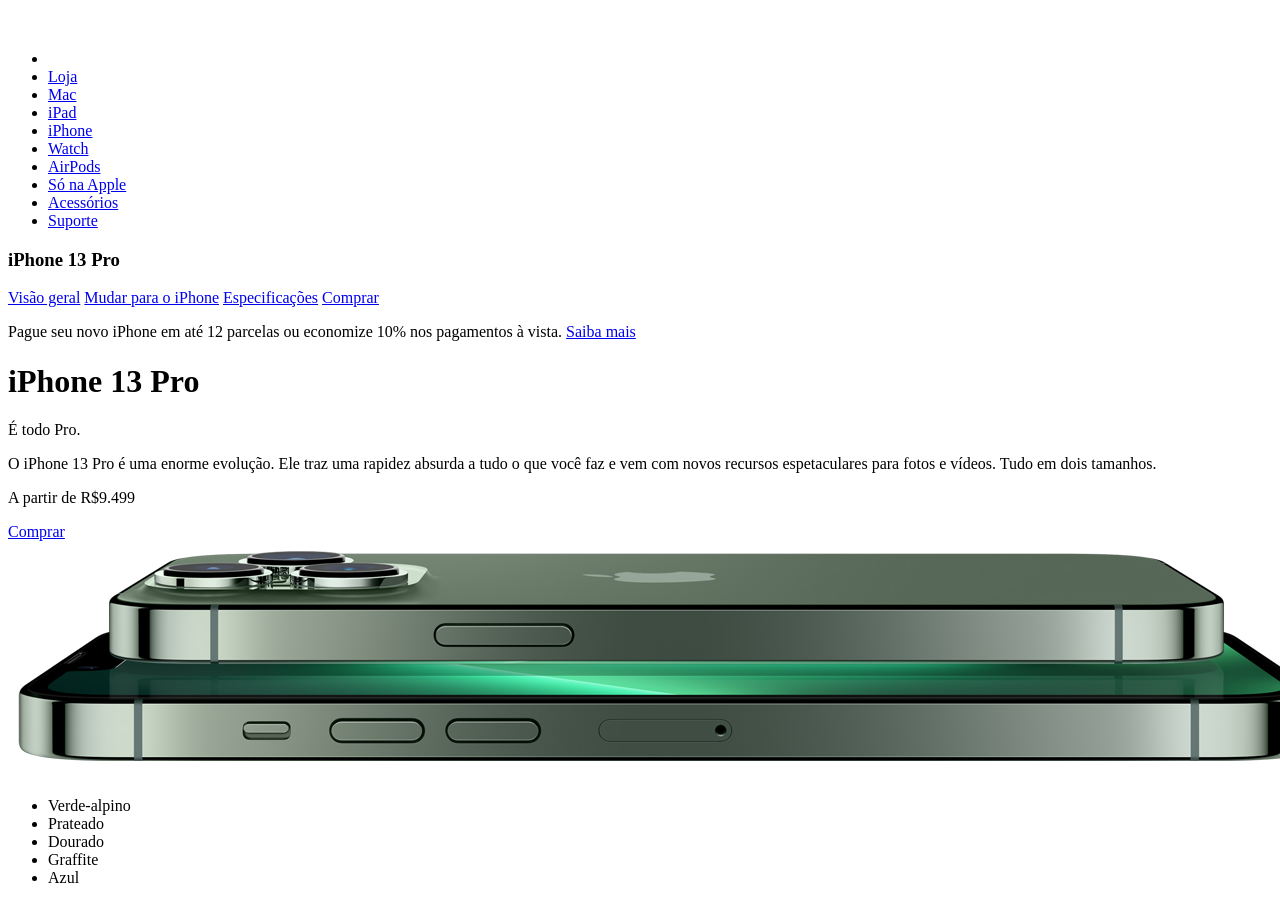
==== CLONE_iPHONE/index.html @ c15a853f "Projeto iPhone" ====
<!DOCTYPE html>
<html lang="en">

<head>
    <meta charset="UTF-8">
    <meta name="viewport" content="width=device-width, initial-scale=1.0">
    <title>iPhone 13 Pro</title>
    <link rel="stylesheet" href="css/styles.css">
    <script src="js/scripts.js" defer></script>
</head>

<body>
    <header>
        <nav>
            <ul id="navbar">
                <li id="logo">
                    <a href="#">
                        <img src="img/logo_apple.svg" alt="Apple Store" />
                    </a>
                </li>
                <li>
                    <a href="#">
                        Loja
                    </a>
                </li>
                <li>
                    <a href="#">
                        Mac
                    </a>
                </li>
                <li>
                    <a href="#">
                        iPad
                    </a>
                </li>
                <li>
                    <a href="#">
                        iPhone
                    </a>
                </li>
                <li>
                    <a href="#">
                        Watch
                    </a>
                </li>
                <li>
                    <a href="#">
                        AirPods
                    </a>
                </li>
                <li>
                    <a href="#">
                        Só na Apple
                    </a>
                </li>
                <li>
                    <a href="#">
                        Acessórios
                    </a>
                </li>
                <li>
                    <a href="#">
                        Suporte
                    </a>
                </li>
            </ul>
        </nav>
        <div id="bottom-header">
            <div id="bottom-header-inner">
                <h3>iPhone 13 Pro</h3>
                <div id="bottom-header-links">
                    <a href="#">Visão geral</a>
                    <a href="#">Mudar para o iPhone</a>
                    <a href="#">Especificações</a>
                    <a href="#" class="btn">Comprar</a>
                </div>
            </div>
        </div>
    </header>
    <div id="ribbon">
        <p>Pague seu novo iPhone em até 12 parcelas ou economize 10% nos pagamentos à vista. <a href="#">Saiba mais</a>
        </p>
    </div>
    <h1 id="title">iPhone 13 Pro</h1>
        <p id="subtitle">É todo Pro.</p>
        <p id="description">
            O iPhone 13 Pro é uma enorme evolução. 
            Ele traz uma rapidez absurda a
            tudo o que você faz e vem com novos recursos espetaculares para fotos e
            vídeos. Tudo em dois tamanhos.
        </p>
    <p id="price">A partir de R$9.499</p>
        <a href="#" class="btn">Comprar</a>
            <img id="product-image" src="img/iphone_green.jpg" alt="iPhone 13 Pro" >
            <div id="image-picker">
                <ul>
                    <li id="green">
                        <span class="color selected"></span>
                        <span class="descrition">Verde-alpino</span>
                    </li>
                    <li id="green">
                        <span class="color selected"></span>
                        <span class="descrition">Prateado</span>
                    </li>
                    <li id="green">
                        <span class="color selected"></span>
                        <span class="descrition">Dourado</span>
                    </li>
                    <li id="green">
                        <span class="color selected"></span>
                        <span class="descrition">Graffite</span>
                    </li>
                    <li id="green">
                        <span class="color selected"></span>
                        <span class="descrition">Azul</span>
                    </li>
                </ul>
        </div>
</body>

</html>
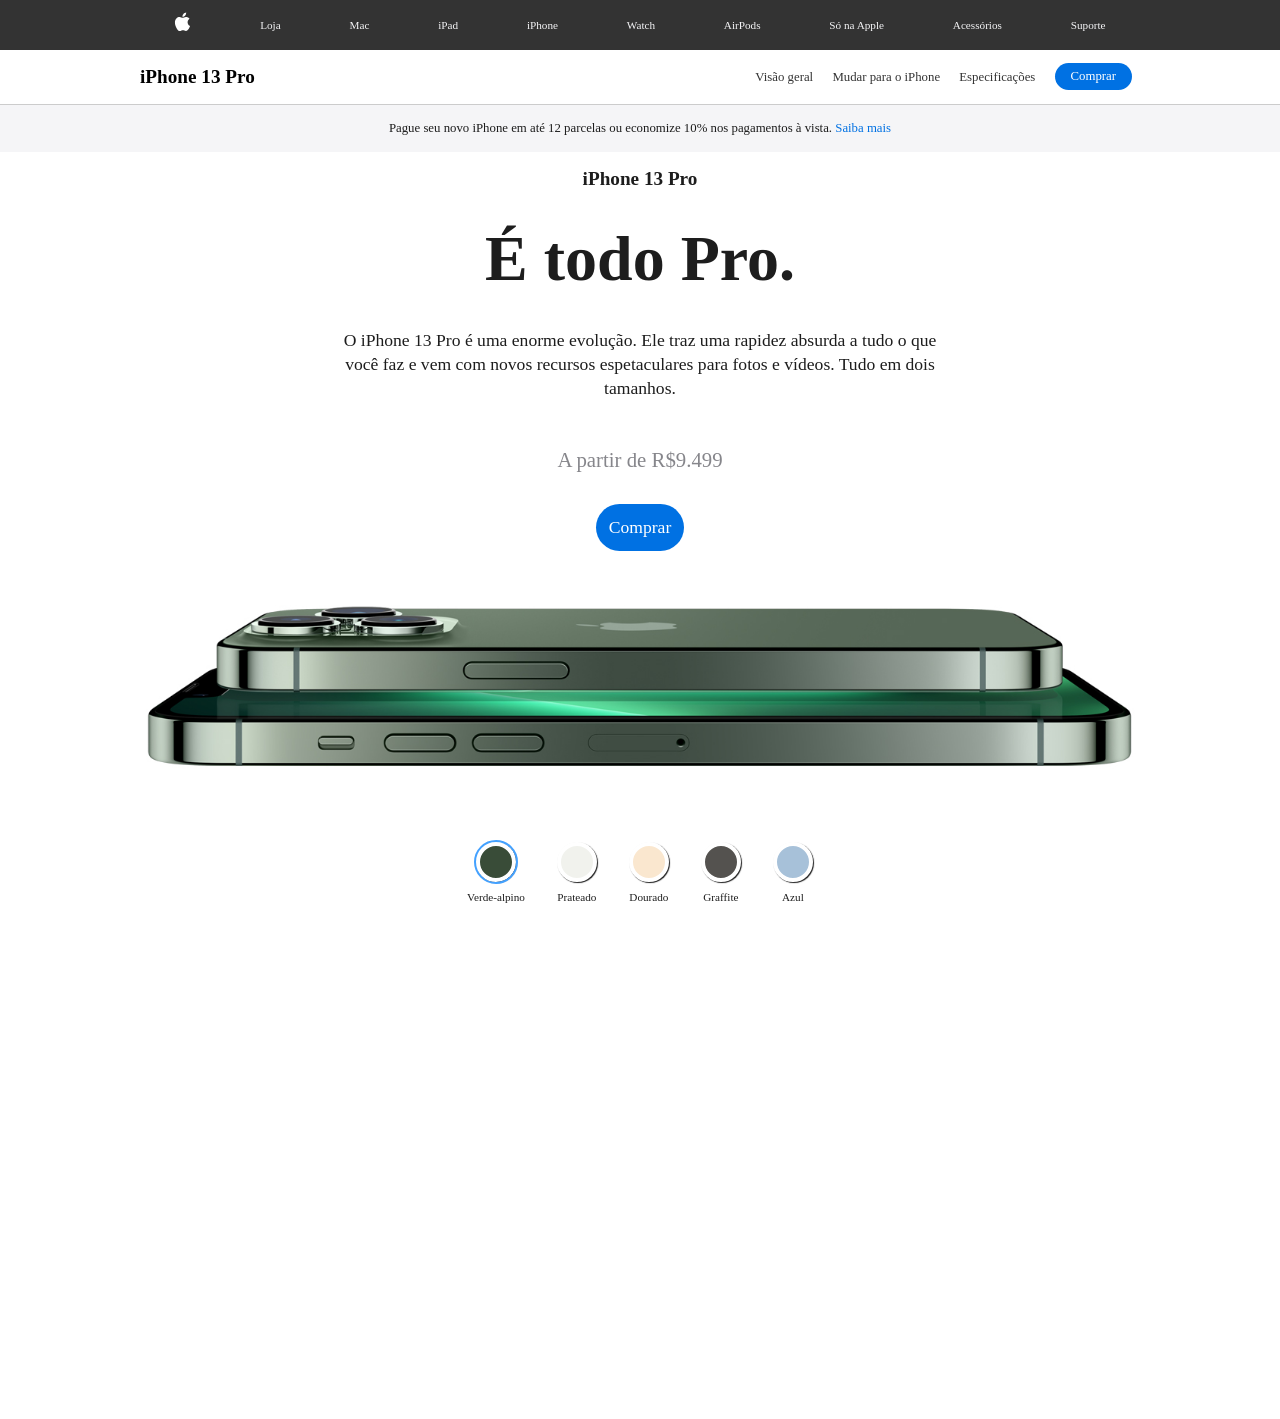
==== commit f570f024: "estilizando" ====
--- a/CLONE_iPHONE/index.html
+++ b/CLONE_iPHONE/index.html
@@ -81,7 +81,8 @@
         <p>Pague seu novo iPhone em até 12 parcelas ou economize 10% nos pagamentos à vista. <a href="#">Saiba mais</a>
         </p>
     </div>
-    <h1 id="title">iPhone 13 Pro</h1>
+    <main id="main-content">
+        <h1 id="title">iPhone 13 Pro</h1>
         <p id="subtitle">É todo Pro.</p>
         <p id="description">
             O iPhone 13 Pro é uma enorme evolução. 
@@ -96,26 +97,27 @@
                 <ul>
                     <li id="green">
                         <span class="color selected"></span>
-                        <span class="descrition">Verde-alpino</span>
+                        <span class="description">Verde-alpino</span>
                     </li>
-                    <li id="green">
-                        <span class="color selected"></span>
-                        <span class="descrition">Prateado</span>
+                    <li id="silver">
+                        <span class="color"></span>
+                        <span class="description">Prateado</span>
                     </li>
-                    <li id="green">
-                        <span class="color selected"></span>
-                        <span class="descrition">Dourado</span>
+                    <li id="golden">
+                        <span class="color"></span>
+                        <span class="description">Dourado</span>
                     </li>
-                    <li id="green">
-                        <span class="color selected"></span>
-                        <span class="descrition">Graffite</span>
+                    <li id="grafite">
+                        <span class="color"></span>
+                        <span class="description">Graffite</span>
                     </li>
-                    <li id="green">
-                        <span class="color selected"></span>
-                        <span class="descrition">Azul</span>
+                    <li id="blue">
+                        <span class="color"></span>
+                        <span class="description">Azul</span>
                     </li>
                 </ul>
         </div>
+    </main>
 </body>
 
 </html>
--- a/CLONE_iPHONE/css/styles.css
+++ b/CLONE_iPHONE/css/styles.css
@@ -0,0 +1,190 @@
+/* Geral */
+* {
+    margin: 0;
+    padding: 0;
+    font-family: Verdana;
+}
+
+ul {
+    list-style: none;
+}
+
+a {
+    text-decoration: none;
+}
+
+/* Navbar */
+header nav {
+    background-color: #333;
+}
+
+#navbar {
+    display: flex;
+    justify-content: space-around;
+    align-items: center;
+    font-size: 0.7rem;
+    padding: 0 1rem;
+    max-width: 1000px;
+    margin: 0 auto;
+}
+
+#navbar a {
+    color: #f5f5f7;
+    transition: 0.4s;
+}
+
+#navbar a:hover {
+    color: #fff;
+}
+
+#bottom-header {
+    font-size: 0.8rem;
+    padding: 1rem;
+    border-bottom: 1px solid #ccc;
+}
+
+#bottom-header h3 {
+    font-size: 1.2rem;
+}
+
+#bottom-header a {
+    color: #333;
+}
+
+#bottom-header-inner {
+    max-width: 1000px;
+    margin: 0 auto;
+    display: flex;
+    justify-content: space-between;
+    align-items: center;
+}
+
+#bottom-header-inner a {
+    margin: 0 0.5rem;
+}
+
+#bottom-header-inner .btn,
+.btn {
+    background-color: #0071e3;
+    border-radius: 10rem;
+    padding: 0.4rem 1rem;
+    color: #fff;
+}
+
+/* Conteúdo */
+#ribbon {
+    text-align: center;
+    padding: 1rem;
+    background-color: #f5f5f7;
+    color: #1d1d1d;
+    font-size: 0.8rem;
+}
+
+#ribbon a {
+    color: #0071e3;
+}
+
+#main-content {
+    text-align: center;
+    color: #1d1d1d;
+    display: flex;
+    flex-direction: column;
+    justify-content: center;
+}
+
+#main-content #title {
+    margin: 1rem;
+    font-size: 1.2rem;
+}
+
+#main-content #subtitle {
+    margin: 1rem;
+    font-size: 4rem;
+    font-weight: bold;
+}
+
+#main-content #description {
+    max-width: 600px;
+    margin: 1rem auto;
+    font-size: 1.1rem;
+    line-height: 1.5rem;
+}
+
+#main-content #price {
+    font-size: 1.3rem;
+    color: #86868b;
+    margin: 2rem;
+}
+
+#main-content .btn {
+    font-size: 1.1rem;
+    padding: 0.8rem;
+    align-self: center;
+}
+
+#main-content #product-image {
+    max-width: 1000px;
+    margin: 3rem auto;
+    opacity: 1;
+    transition: 0.5s;
+}
+
+#main-content #product-image.changing {
+    opacity: 0.5s;
+}
+
+#image-picker {
+    margin-bottom: 500px;
+}
+
+#image-picker ul {
+    display: flex;
+    justify-content: center;
+}
+
+#image-picker li {
+    margin: 1rem;
+    display: flex;
+    flex-direction: column;
+    align-items: center;
+    cursor: pointer;
+}
+
+#image-picker li .color {
+    width: 2rem;
+    height: 2rem;
+    border-radius: 50%;
+    box-shadow: 1px 1px 1px;
+    border: 4px solid #fff;
+    pointer-events: none;
+}
+
+#image-picker li .description {
+    font-size: 0.7rem;
+    color: #1d1d1d;
+    margin-top: 0.6rem;
+}
+
+#green .color {
+    background-color: #394c38;
+}
+
+#silver .color {
+    background-color: #f1f2ed;
+}
+
+#golden .color {
+    background-color: #fae7cf;
+}
+
+#grafite .color {
+    background-color: #54524f;
+}
+
+#blue .color {
+    background-color: #a7c1d9;
+}
+
+.selected {
+    outline: 2px solid #43a1ff;
+}
